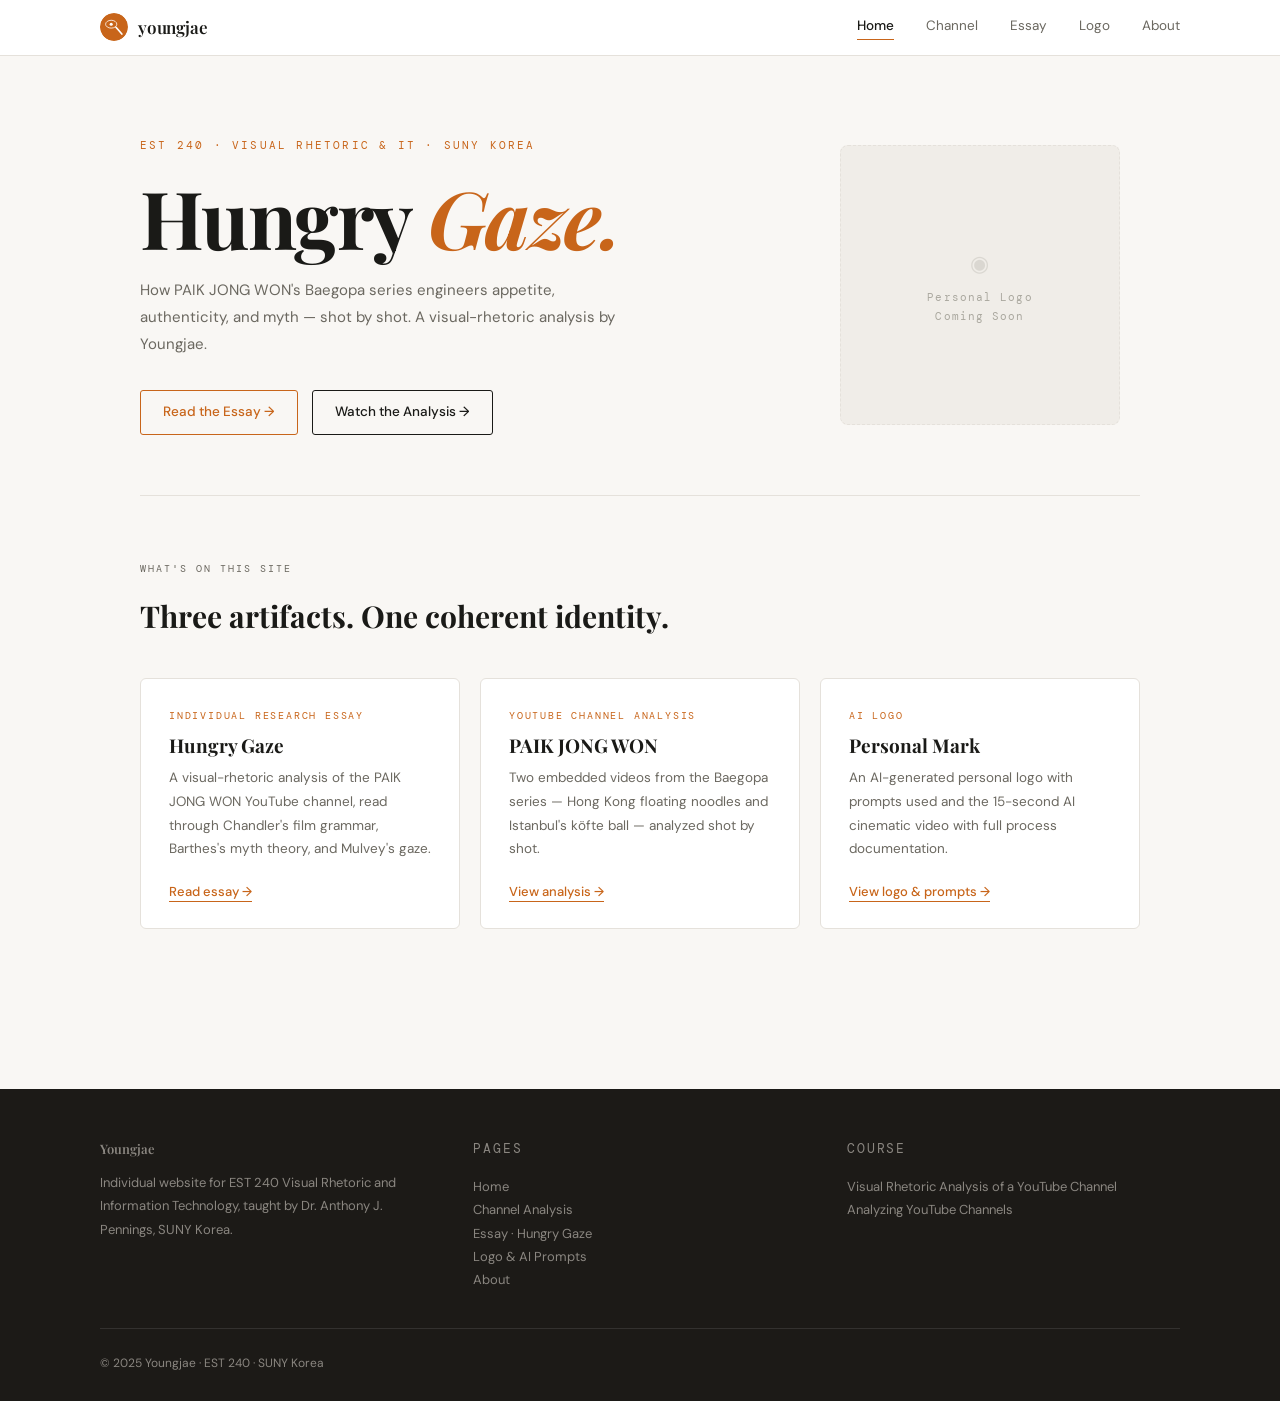
==== index.html @ f931a9ca "Add files via upload" ====
<!DOCTYPE html>
<html lang="en">
<head>
<meta charset="UTF-8">
<meta name="viewport" content="width=device-width, initial-scale=1.0">
<title>Hungry Gaze — Youngjae</title>
<link rel="stylesheet" href="style.css">
<style>
/* ── Hero ──────────────────────────────────────────────── */
.hero {
  padding: 80px 0 60px;
  border-bottom: 1px solid var(--border);
}
.hero-inner {
  display: grid;
  grid-template-columns: 1fr 300px;
  gap: 60px;
  align-items: center;
}
.hero-left {}
.hero-label {
  font-family: var(--mono);
  font-size: 11px;
  letter-spacing: 0.2em;
  text-transform: uppercase;
  color: var(--accent);
  margin-bottom: 22px;
  display: block;
}
.hero-title {
  font-family: var(--serif);
  font-size: clamp(48px, 7vw, 80px);
  font-weight: 700;
  line-height: 1.0;
  letter-spacing: -0.02em;
  color: var(--text);
  margin-bottom: 20px;
}
.hero-title em {
  font-style: italic;
  color: var(--accent);
}
.hero-desc {
  font-size: 15px;
  color: var(--muted);
  max-width: 500px;
  line-height: 1.8;
  margin-bottom: 32px;
}
.hero-cta {
  display: flex;
  gap: 14px;
  align-items: center;
  flex-wrap: wrap;
}
.hero-logo {
  width: 100%;
  aspect-ratio: 1;
  max-width: 280px;
  border-radius: 8px;
}

/* ── What's on this site ────────────────────────────────── */
.whats-here {
  padding: 64px 0 80px;
}
.whats-here-header {
  margin-bottom: 36px;
}
.whats-label {
  font-family: var(--mono);
  font-size: 10px;
  letter-spacing: 0.2em;
  text-transform: uppercase;
  color: var(--muted);
  margin-bottom: 14px;
  display: block;
}
.whats-title {
  font-family: var(--serif);
  font-size: clamp(22px, 3vw, 30px);
  font-weight: 700;
}
.cards-grid {
  display: grid;
  grid-template-columns: repeat(3, 1fr);
  gap: 20px;
}
@media (max-width: 720px) {
  .hero-inner { grid-template-columns: 1fr; }
  .hero-logo { max-width: 220px; margin: 0 auto; }
  .cards-grid { grid-template-columns: 1fr; }
}
</style>
</head>
<body>

<!-- NAV -->
<nav class="nav">
  <div class="nav-inner">
    <a href="index.html" class="nav-brand">
      <img src="logo-small-icon.svg" style="width:28px;height:28px;border-radius:50%;" alt="logo">
      youngjae
    </a>
    <div class="nav-links">
      <a href="index.html" class="active">Home</a>
      <a href="channel.html">Channel</a>
      <a href="essay.html">Essay</a>
      <a href="logo.html">Logo</a>
      <a href="about.html">About</a>
    </div>
  </div>
</nav>

<!-- HERO -->
<div class="page-wrap">
  <section class="hero">
    <div class="hero-inner">
      <div class="hero-left">
        <span class="hero-label">EST 240 · Visual Rhetoric &amp; IT · SUNY Korea</span>
        <h1 class="hero-title">Hungry <em>Gaze.</em></h1>
        <p class="hero-desc">
          How PAIK JONG WON's Baegopa series engineers appetite,
          authenticity, and myth — shot by shot.
          A visual-rhetoric analysis by Youngjae.
        </p>
        <div class="hero-cta">
          <a href="essay.html" class="btn btn-accent">Read the Essay →</a>
          <a href="channel.html" class="btn">Watch the Analysis →</a>
        </div>
      </div>
      <div class="hero-logo">
        <div class="placeholder" style="width:100%;aspect-ratio:1;border-radius:8px;font-size:11px;flex-direction:column;gap:6px;">
          <span style="font-size:22px;opacity:0.3">◉</span>
          Personal Logo<br>Coming Soon
        </div>
      </div>
    </div>
  </section>
</div>

<!-- WHAT'S ON THIS SITE -->
<div class="page-wrap">
  <section class="whats-here">
    <div class="whats-here-header">
      <span class="whats-label">What's on this site</span>
      <h2 class="whats-title">Three artifacts. One coherent identity.</h2>
    </div>

    <div class="cards-grid">
      <!-- Card 1: Essay -->
      <div class="card">
        <p class="card-label">Individual Research Essay</p>
        <h3 class="card-title">Hungry Gaze</h3>
        <p class="card-body">
          A visual-rhetoric analysis of the PAIK JONG WON YouTube channel,
          read through Chandler's film grammar, Barthes's myth theory,
          and Mulvey's gaze.
        </p>
        <a href="essay.html" class="card-link">Read essay →</a>
      </div>

      <!-- Card 2: Channel -->
      <div class="card">
        <p class="card-label">YouTube Channel Analysis</p>
        <h3 class="card-title">PAIK JONG WON</h3>
        <p class="card-body">
          Two embedded videos from the Baegopa series — Hong Kong
          floating noodles and Istanbul's köfte ball — analyzed
          shot by shot.
        </p>
        <a href="channel.html" class="card-link">View analysis →</a>
      </div>

      <!-- Card 3: Logo -->
      <div class="card">
        <p class="card-label">AI Logo</p>
        <h3 class="card-title">Personal Mark</h3>
        <p class="card-body">
          An AI-generated personal logo with prompts used and the
          15-second AI cinematic video with full process documentation.
        </p>
        <a href="logo.html" class="card-link">View logo &amp; prompts →</a>
      </div>
    </div>
  </section>
</div>

<!-- FOOTER -->
<footer class="footer">
  <div class="footer-inner">
    <div class="footer-col">
      <p class="footer-col-title">Youngjae</p>
      <p>Individual website for EST 240 Visual Rhetoric and Information Technology, taught by Dr. Anthony J. Pennings, SUNY Korea.</p>
    </div>
    <div class="footer-col">
      <p class="footer-col-label">Pages</p>
      <a href="index.html">Home</a>
      <a href="channel.html">Channel Analysis</a>
      <a href="essay.html">Essay · Hungry Gaze</a>
      <a href="logo.html">Logo &amp; AI Prompts</a>
      <a href="about.html">About</a>
    </div>
    <div class="footer-col">
      <p class="footer-col-label">Course</p>
      <a href="#">Visual Rhetoric Analysis of a YouTube Channel</a>
      <a href="#">Analyzing YouTube Channels</a>
    </div>
  </div>
  <div class="footer-bottom">
    <span>© 2025 Youngjae · EST 240 · SUNY Korea</span>
  </div>
</footer>

</body>
</html>
---- style.css ----
/* ============================================================
   HUNGRY GAZE — Shared Stylesheet
   EST 240 Visual Rhetoric & IT · SUNY Korea · Youngjae
   ============================================================ */

@import url('https://fonts.googleapis.com/css2?family=Playfair+Display:ital,wght@0,400;0,600;0,700;1,400;1,600&family=DM+Sans:wght@300;400;500&family=DM+Mono:wght@400;500&display=swap');

/* ── Variables ─────────────────────────────────────────── */
:root {
  --bg:           #f9f7f4;
  --white:        #ffffff;
  --text:         #1a1a17;
  --muted:        #6b6860;
  --light:        #aaa89f;
  --accent:       #c8651a;
  --accent-light: #fdf0e6;
  --border:       #e5e1db;
  --nav-bg:       #ffffff;
  --footer-bg:    #1c1a17;
  --footer-text:  #ede9e3;
  --footer-muted: #8a8680;
  --card-bg:      #ffffff;
  --max-w:        1080px;
  --radius:       6px;

  /* Fonts */
  --serif:  'Playfair Display', 'Times New Roman', Georgia, serif;
  --sans:   'DM Sans', -apple-system, sans-serif;
  --mono:   'DM Mono', 'Courier New', monospace;
}

/* ── Reset ─────────────────────────────────────────────── */
*, *::before, *::after { box-sizing: border-box; margin: 0; padding: 0; }
html { scroll-behavior: smooth; }
body {
  font-family: var(--sans);
  font-size: 15px;
  line-height: 1.7;
  background: var(--bg);
  color: var(--text);
  -webkit-font-smoothing: antialiased;
}
a { color: inherit; text-decoration: none; }
img { max-width: 100%; display: block; }

/* ── Navigation ─────────────────────────────────────────── */
.nav {
  position: sticky;
  top: 0;
  z-index: 999;
  background: var(--nav-bg);
  border-bottom: 1px solid var(--border);
  height: 56px;
  display: flex;
  align-items: center;
  padding: 0 40px;
}
.nav-inner {
  max-width: var(--max-w);
  margin: 0 auto;
  width: 100%;
  display: flex;
  align-items: center;
  justify-content: space-between;
}
.nav-brand {
  display: flex;
  align-items: center;
  gap: 10px;
  font-family: var(--serif);
  font-size: 17px;
  font-weight: 600;
  color: var(--text);
  letter-spacing: -0.01em;
}
.nav-logo-box {
  width: 28px;
  height: 28px;
  background: var(--accent);
  border-radius: 50%;
  display: flex;
  align-items: center;
  justify-content: center;
  color: white;
  font-family: var(--mono);
  font-size: 11px;
  font-weight: 500;
  letter-spacing: 0;
  flex-shrink: 0;
}
.nav-links {
  display: flex;
  align-items: center;
  gap: 32px;
}
.nav-links a {
  font-size: 13.5px;
  font-weight: 400;
  color: var(--muted);
  padding-bottom: 2px;
  border-bottom: 1.5px solid transparent;
  transition: color 0.15s, border-color 0.15s;
}
.nav-links a:hover { color: var(--text); }
.nav-links a.active {
  color: var(--text);
  border-bottom-color: var(--accent);
  font-weight: 500;
}

/* ── Footer ─────────────────────────────────────────────── */
.footer {
  background: var(--footer-bg);
  color: var(--footer-text);
  padding: 48px 40px 28px;
  margin-top: 80px;
}
.footer-inner {
  max-width: var(--max-w);
  margin: 0 auto;
  display: grid;
  grid-template-columns: 1fr 1fr 1fr;
  gap: 40px;
  padding-bottom: 36px;
  border-bottom: 1px solid rgba(255,255,255,0.1);
}
.footer-col-title {
  font-family: var(--serif);
  font-size: 15px;
  font-weight: 600;
  color: var(--footer-text);
  margin-bottom: 10px;
}
.footer-col p,
.footer-col a {
  font-size: 13px;
  color: var(--footer-muted);
  line-height: 1.8;
  display: block;
}
.footer-col a:hover { color: var(--footer-text); }
.footer-col-label {
  font-family: var(--mono);
  font-size: 10px;
  letter-spacing: 0.15em;
  text-transform: uppercase;
  color: var(--footer-muted);
  margin-bottom: 14px;
}
.footer-bottom {
  max-width: var(--max-w);
  margin: 24px auto 0;
  font-size: 12px;
  color: var(--footer-muted);
  display: flex;
  justify-content: space-between;
  align-items: center;
}

/* ── Page wrapper ───────────────────────────────────────── */
.page-wrap {
  max-width: var(--max-w);
  margin: 0 auto;
  padding: 0 40px;
}

/* ── Eyebrow label ──────────────────────────────────────── */
.eyebrow {
  font-family: var(--mono);
  font-size: 10.5px;
  letter-spacing: 0.18em;
  text-transform: uppercase;
  color: var(--accent);
  display: block;
  margin-bottom: 14px;
}

/* ── Section headings ───────────────────────────────────── */
.section-title {
  font-family: var(--serif);
  font-size: clamp(26px, 3.5vw, 38px);
  font-weight: 700;
  line-height: 1.15;
  color: var(--text);
}

/* ── Cards ──────────────────────────────────────────────── */
.card {
  background: var(--card-bg);
  border: 1px solid var(--border);
  border-radius: var(--radius);
  padding: 28px 28px 24px;
  transition: border-color 0.2s, box-shadow 0.2s;
}
.card:hover {
  border-color: var(--accent);
  box-shadow: 0 4px 16px rgba(200,101,26,0.08);
}
.card-label {
  font-family: var(--mono);
  font-size: 10px;
  letter-spacing: 0.18em;
  text-transform: uppercase;
  color: var(--accent);
  margin-bottom: 10px;
}
.card-title {
  font-family: var(--serif);
  font-size: 19px;
  font-weight: 700;
  margin-bottom: 10px;
  line-height: 1.2;
}
.card-body {
  font-size: 13.5px;
  color: var(--muted);
  line-height: 1.75;
  margin-bottom: 18px;
}
.card-link {
  font-size: 13px;
  font-weight: 500;
  color: var(--accent);
  border-bottom: 1px solid var(--accent);
  padding-bottom: 1px;
  transition: opacity 0.15s;
}
.card-link:hover { opacity: 0.7; }

/* ── Buttons ─────────────────────────────────────────────── */
.btn {
  display: inline-block;
  padding: 10px 22px;
  font-size: 13.5px;
  font-weight: 500;
  border: 1.5px solid var(--text);
  border-radius: 3px;
  color: var(--text);
  transition: background 0.15s, color 0.15s;
  cursor: pointer;
}
.btn:hover { background: var(--text); color: var(--white); }
.btn-accent {
  border-color: var(--accent);
  color: var(--accent);
}
.btn-accent:hover { background: var(--accent); color: var(--white); }

/* ── Placeholder box ────────────────────────────────────── */
.placeholder {
  background: #f0ede8;
  border: 1.5px dashed var(--border);
  border-radius: var(--radius);
  display: flex;
  align-items: center;
  justify-content: center;
  color: var(--light);
  font-size: 12px;
  font-family: var(--mono);
  letter-spacing: 0.1em;
  text-align: center;
  padding: 12px;
}

/* ── Divider ─────────────────────────────────────────────── */
.divider { border: none; border-top: 1px solid var(--border); margin: 48px 0; }

/* ── Video embed ─────────────────────────────────────────── */
.video-wrap {
  position: relative;
  padding-bottom: 56.25%;
  height: 0;
  border-radius: var(--radius);
  overflow: hidden;
  border: 1px solid var(--border);
  background: #111;
}
.video-wrap iframe {
  position: absolute;
  top: 0; left: 0;
  width: 100%; height: 100%;
  border: none;
}
.video-caption {
  font-size: 12px;
  color: var(--light);
  margin-top: 8px;
  font-style: italic;
  font-family: var(--serif);
}

/* ── Tag pills ──────────────────────────────────────────── */
.tags { display: flex; gap: 8px; flex-wrap: wrap; margin-top: 14px; }
.tag {
  font-family: var(--mono);
  font-size: 10.5px;
  padding: 4px 12px;
  border-radius: 20px;
  background: var(--accent-light);
  color: var(--accent);
  letter-spacing: 0.05em;
}

/* ── Analysis card highlight ────────────────────────────── */
.highlight-bar {
  border-left: 3px solid var(--accent);
  padding: 8px 14px;
  background: var(--accent-light);
  font-size: 12.5px;
  color: var(--accent);
  margin-top: 14px;
  border-radius: 0 4px 4px 0;
  line-height: 1.6;
}

/* ── Table ──────────────────────────────────────────────── */
.table-wrap { overflow-x: auto; margin: 24px 0; }
table { width: 100%; border-collapse: collapse; font-size: 13.5px; }
th {
  text-align: left;
  padding: 10px 14px;
  font-family: var(--mono);
  font-size: 10px;
  letter-spacing: 0.15em;
  text-transform: uppercase;
  color: var(--muted);
  background: #f0ede8;
  border: 1px solid var(--border);
  font-weight: 400;
}
td {
  padding: 12px 14px;
  border: 1px solid var(--border);
  vertical-align: top;
  line-height: 1.7;
  color: var(--muted);
}
td:first-child { font-weight: 500; color: var(--text); width: 140px; background: #faf8f5; }

/* ── Stat numbers ───────────────────────────────────────── */
.stat-row {
  display: flex;
  gap: 40px;
  margin: 28px 0;
  flex-wrap: wrap;
}
.stat { text-align: center; }
.stat-num {
  font-family: var(--serif);
  font-size: 32px;
  font-weight: 700;
  color: var(--text);
  display: block;
  line-height: 1.1;
}
.stat-label {
  font-size: 12px;
  color: var(--muted);
  font-family: var(--mono);
  letter-spacing: 0.05em;
  margin-top: 4px;
  display: block;
}

/* ── Responsive ─────────────────────────────────────────── */
@media (max-width: 720px) {
  .nav { padding: 0 20px; }
  .page-wrap { padding: 0 20px; }
  .footer { padding: 40px 20px 24px; }
  .footer-inner { grid-template-columns: 1fr 1fr; gap: 24px; }
  .footer-inner > :last-child { grid-column: 1 / -1; }
}
@media (max-width: 480px) {
  .footer-inner { grid-template-columns: 1fr; }
}
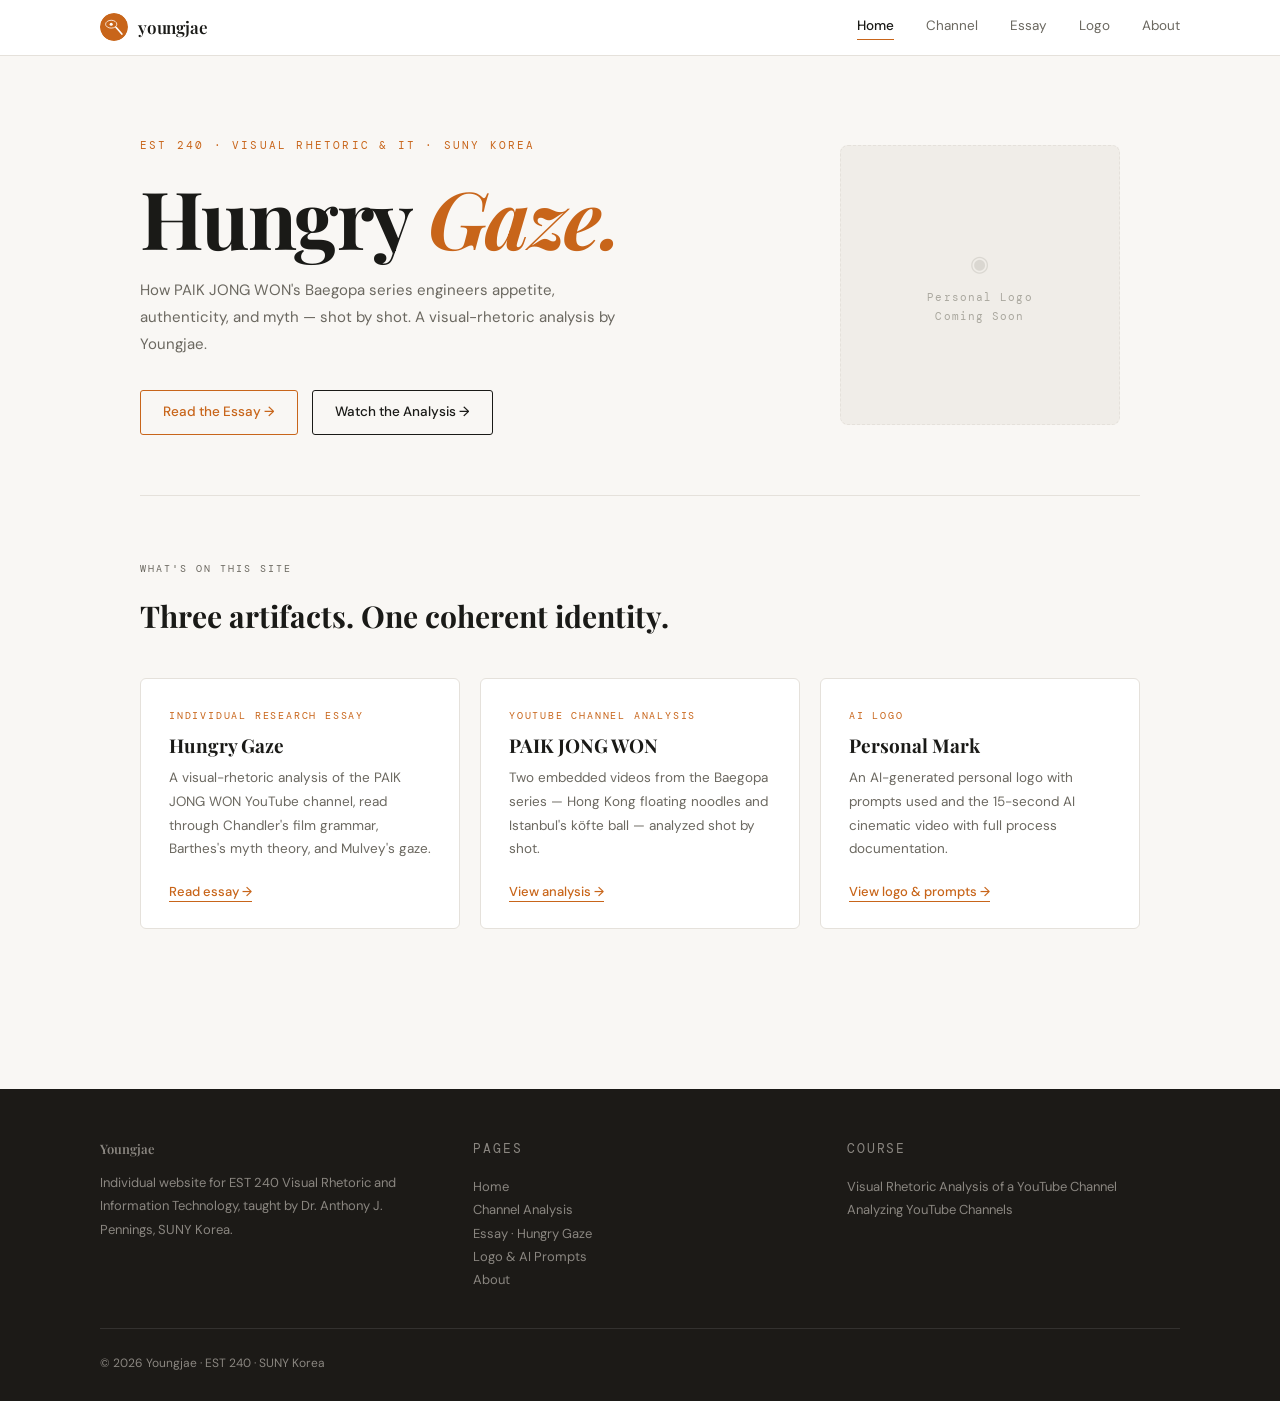
==== commit 33fb4e07: "Update index.html" ====
--- a/index.html
+++ b/index.html
@@ -208,7 +208,7 @@
     </div>
   </div>
   <div class="footer-bottom">
-    <span>© 2025 Youngjae · EST 240 · SUNY Korea</span>
+    <span>© 2026 Youngjae · EST 240 · SUNY Korea</span>
   </div>
 </footer>
 
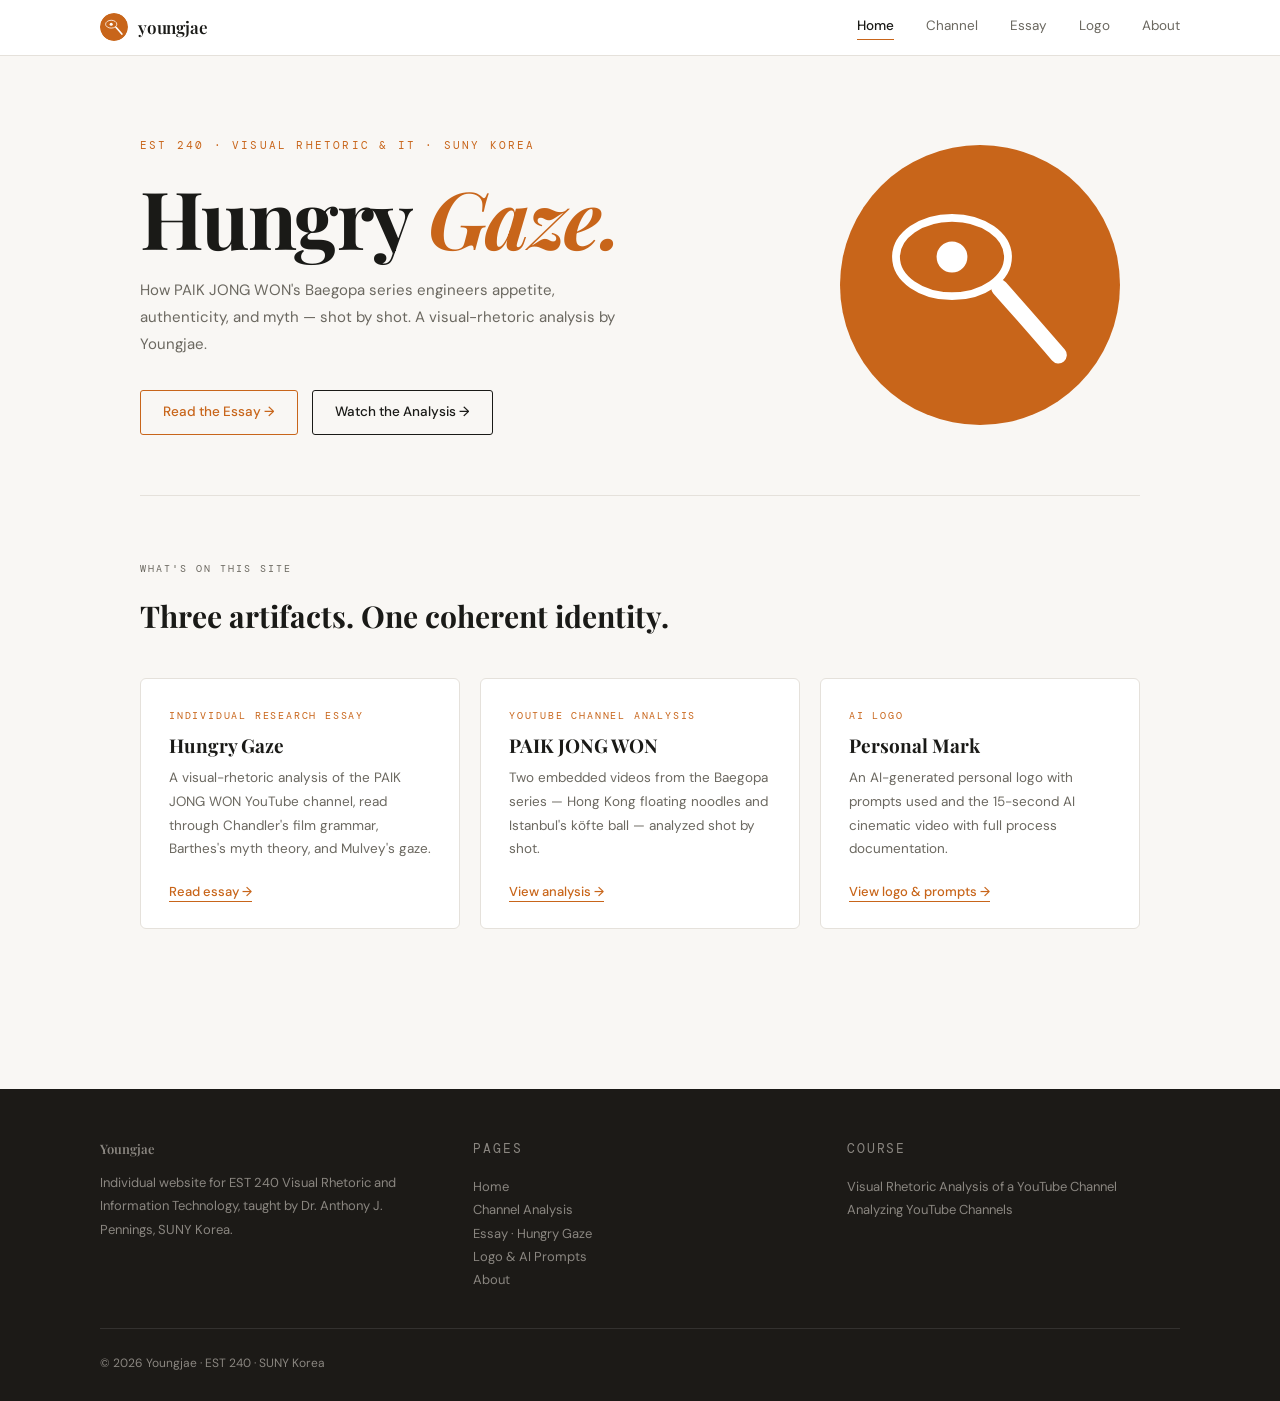
==== commit c3c0f6af: "Update index.html" ====
--- a/index.html
+++ b/index.html
@@ -130,10 +130,9 @@
         </div>
       </div>
       <div class="hero-logo">
-        <div class="placeholder" style="width:100%;aspect-ratio:1;border-radius:8px;font-size:11px;flex-direction:column;gap:6px;">
-          <span style="font-size:22px;opacity:0.3">◉</span>
-          Personal Logo<br>Coming Soon
-        </div>
+        <img src="logo-small-icon.svg" 
+     style="width:100%;max-width:280px;border-radius:8px;" 
+     alt="Youngjae logo">
       </div>
     </div>
   </section>
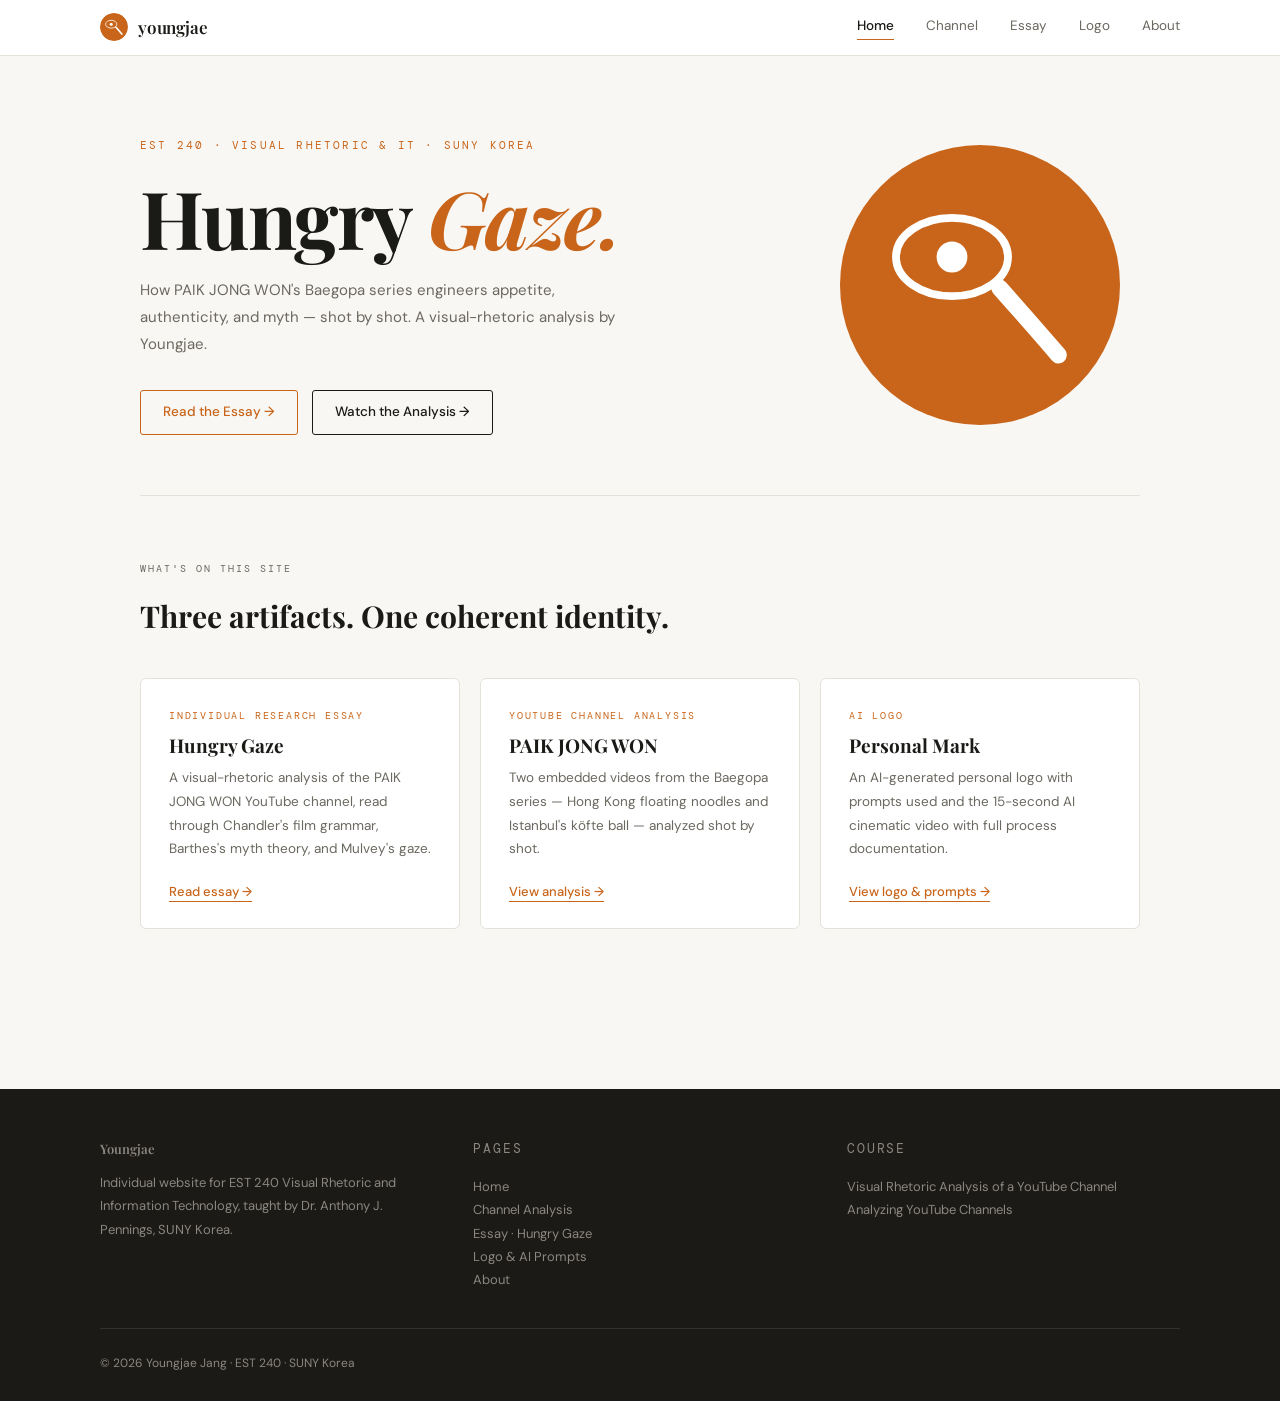
==== commit 99dac969: "Update index.html" ====
--- a/index.html
+++ b/index.html
@@ -3,7 +3,7 @@
 <head>
 <meta charset="UTF-8">
 <meta name="viewport" content="width=device-width, initial-scale=1.0">
-<title>Hungry Gaze — Youngjae</title>
+<title>Hungry Gaze — Youngjae Jang</title>
 <link rel="stylesheet" href="style.css">
 <style>
 /* ── Hero ──────────────────────────────────────────────── */
@@ -207,7 +207,7 @@
     </div>
   </div>
   <div class="footer-bottom">
-    <span>© 2026 Youngjae · EST 240 · SUNY Korea</span>
+    <span>© 2026 Youngjae Jang · EST 240 · SUNY Korea</span>
   </div>
 </footer>
 
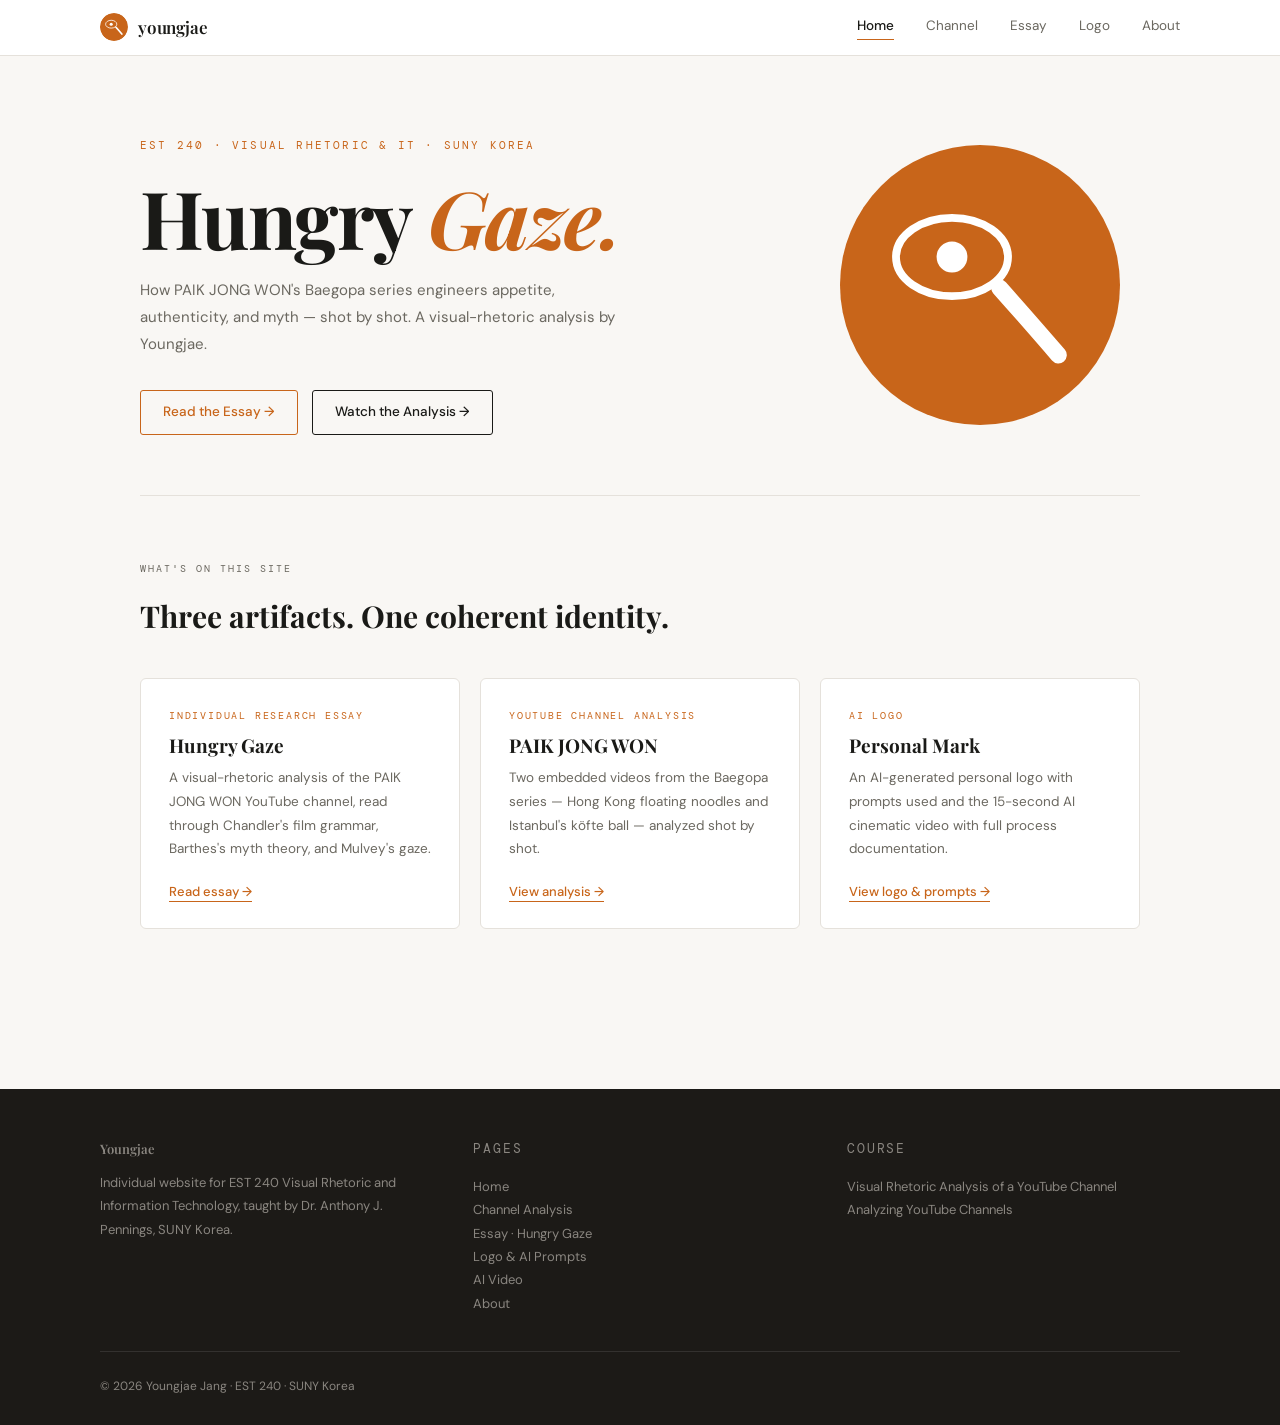
==== commit 8bf4fdec: "Update index.html" ====
--- a/index.html
+++ b/index.html
@@ -198,6 +198,7 @@
       <a href="channel.html">Channel Analysis</a>
       <a href="essay.html">Essay · Hungry Gaze</a>
       <a href="logo.html">Logo &amp; AI Prompts</a>
+      <a href="ai-video.html">AI Video</a>
       <a href="about.html">About</a>
     </div>
     <div class="footer-col">
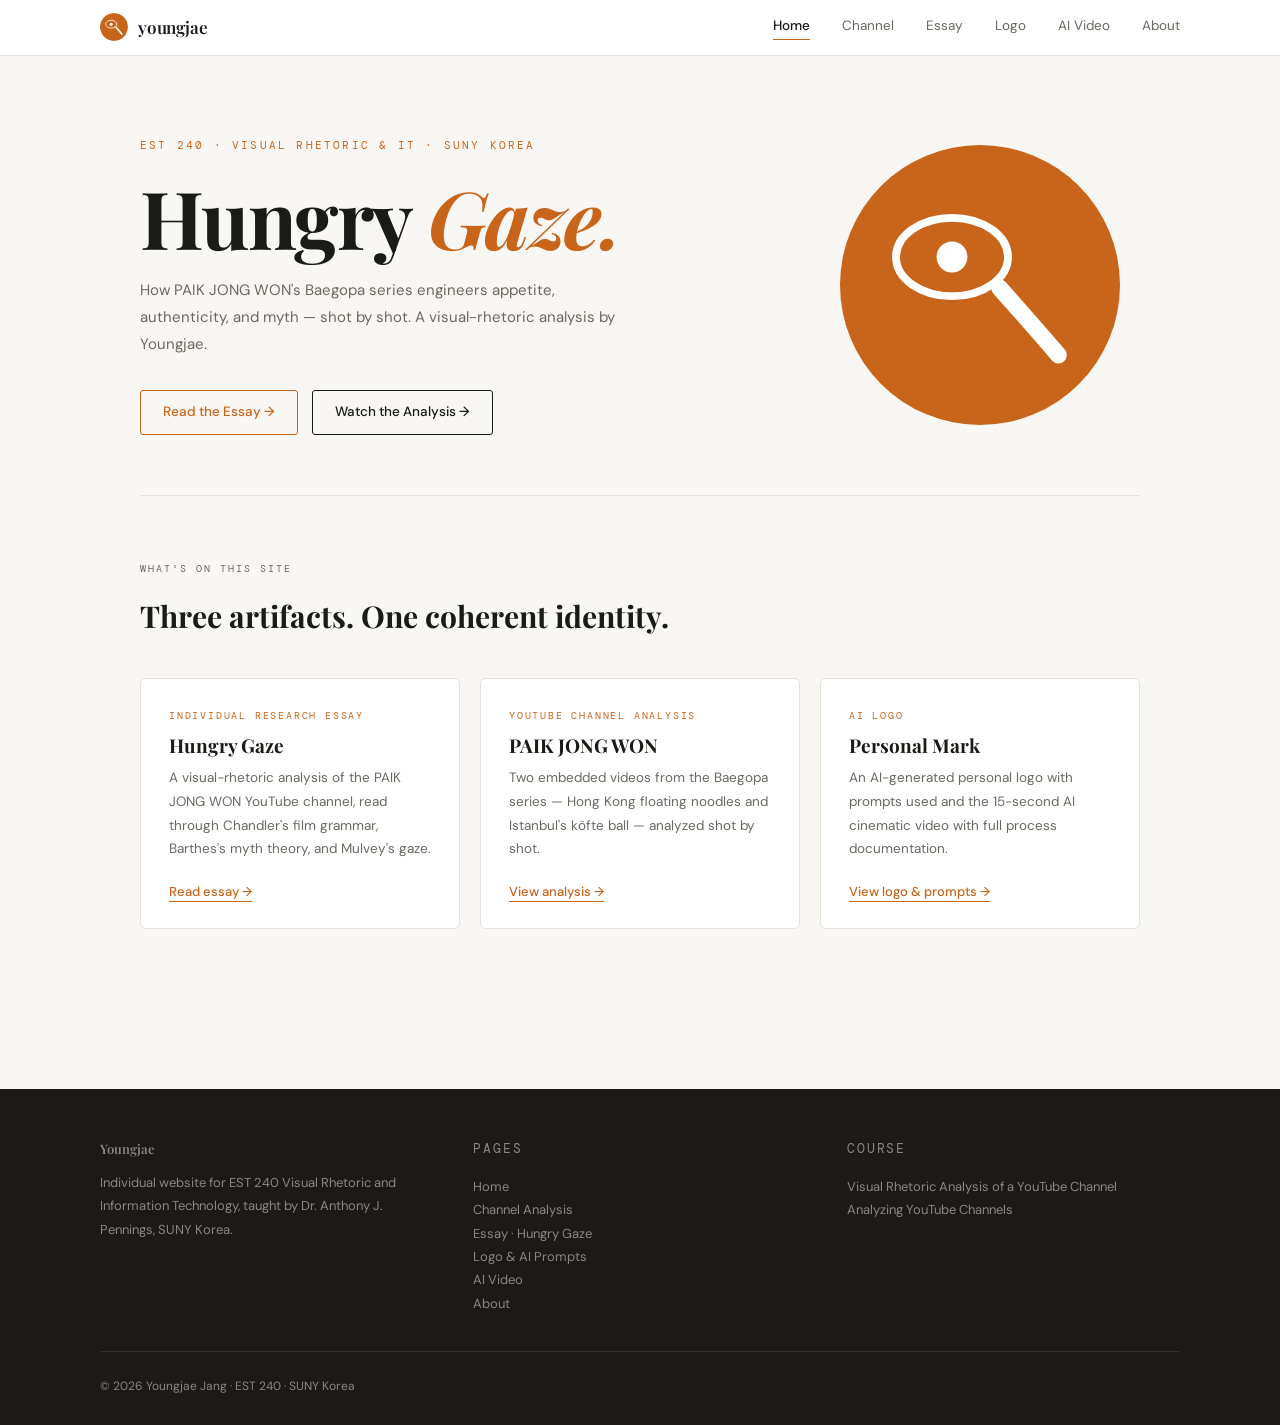
==== commit fc8ff783: "Update index.html" ====
--- a/index.html
+++ b/index.html
@@ -107,6 +107,7 @@
       <a href="channel.html">Channel</a>
       <a href="essay.html">Essay</a>
       <a href="logo.html">Logo</a>
+      <a href="ai-video.html">AI Video</a>
       <a href="about.html">About</a>
     </div>
   </div>
